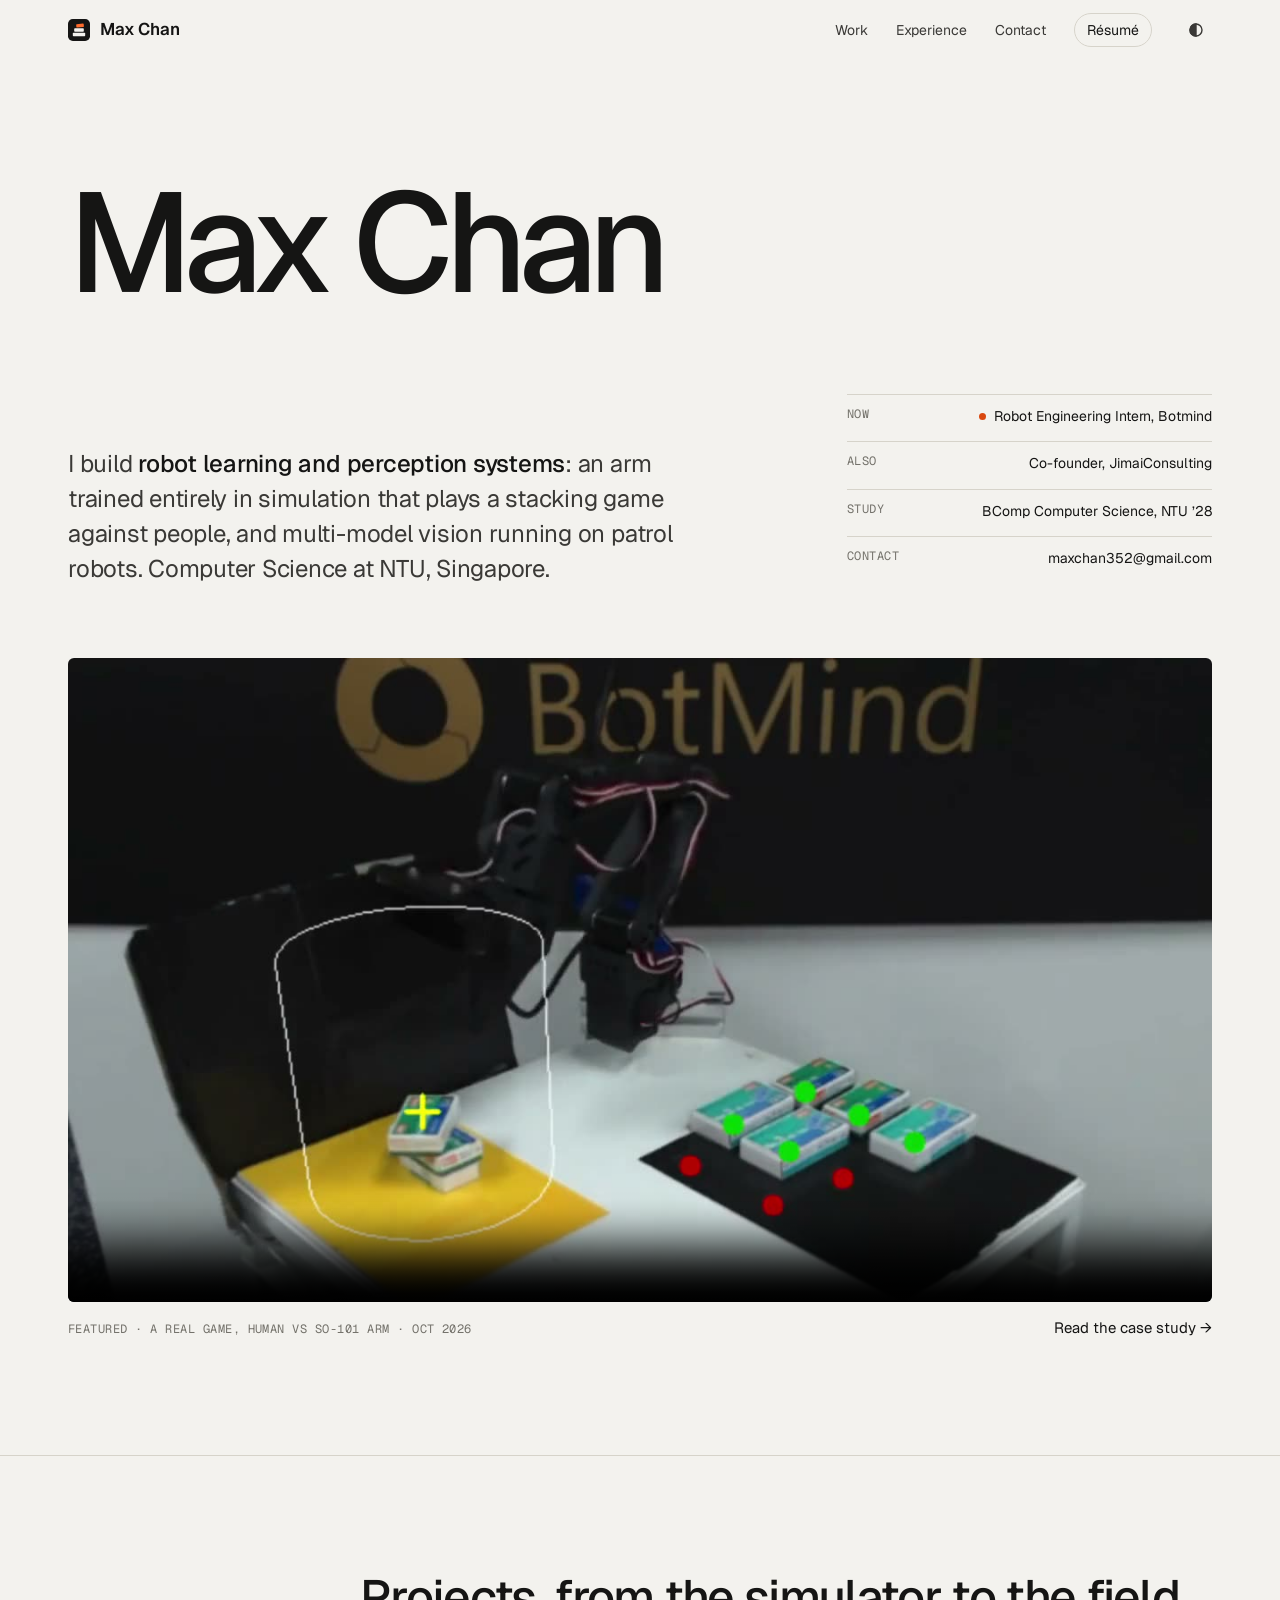
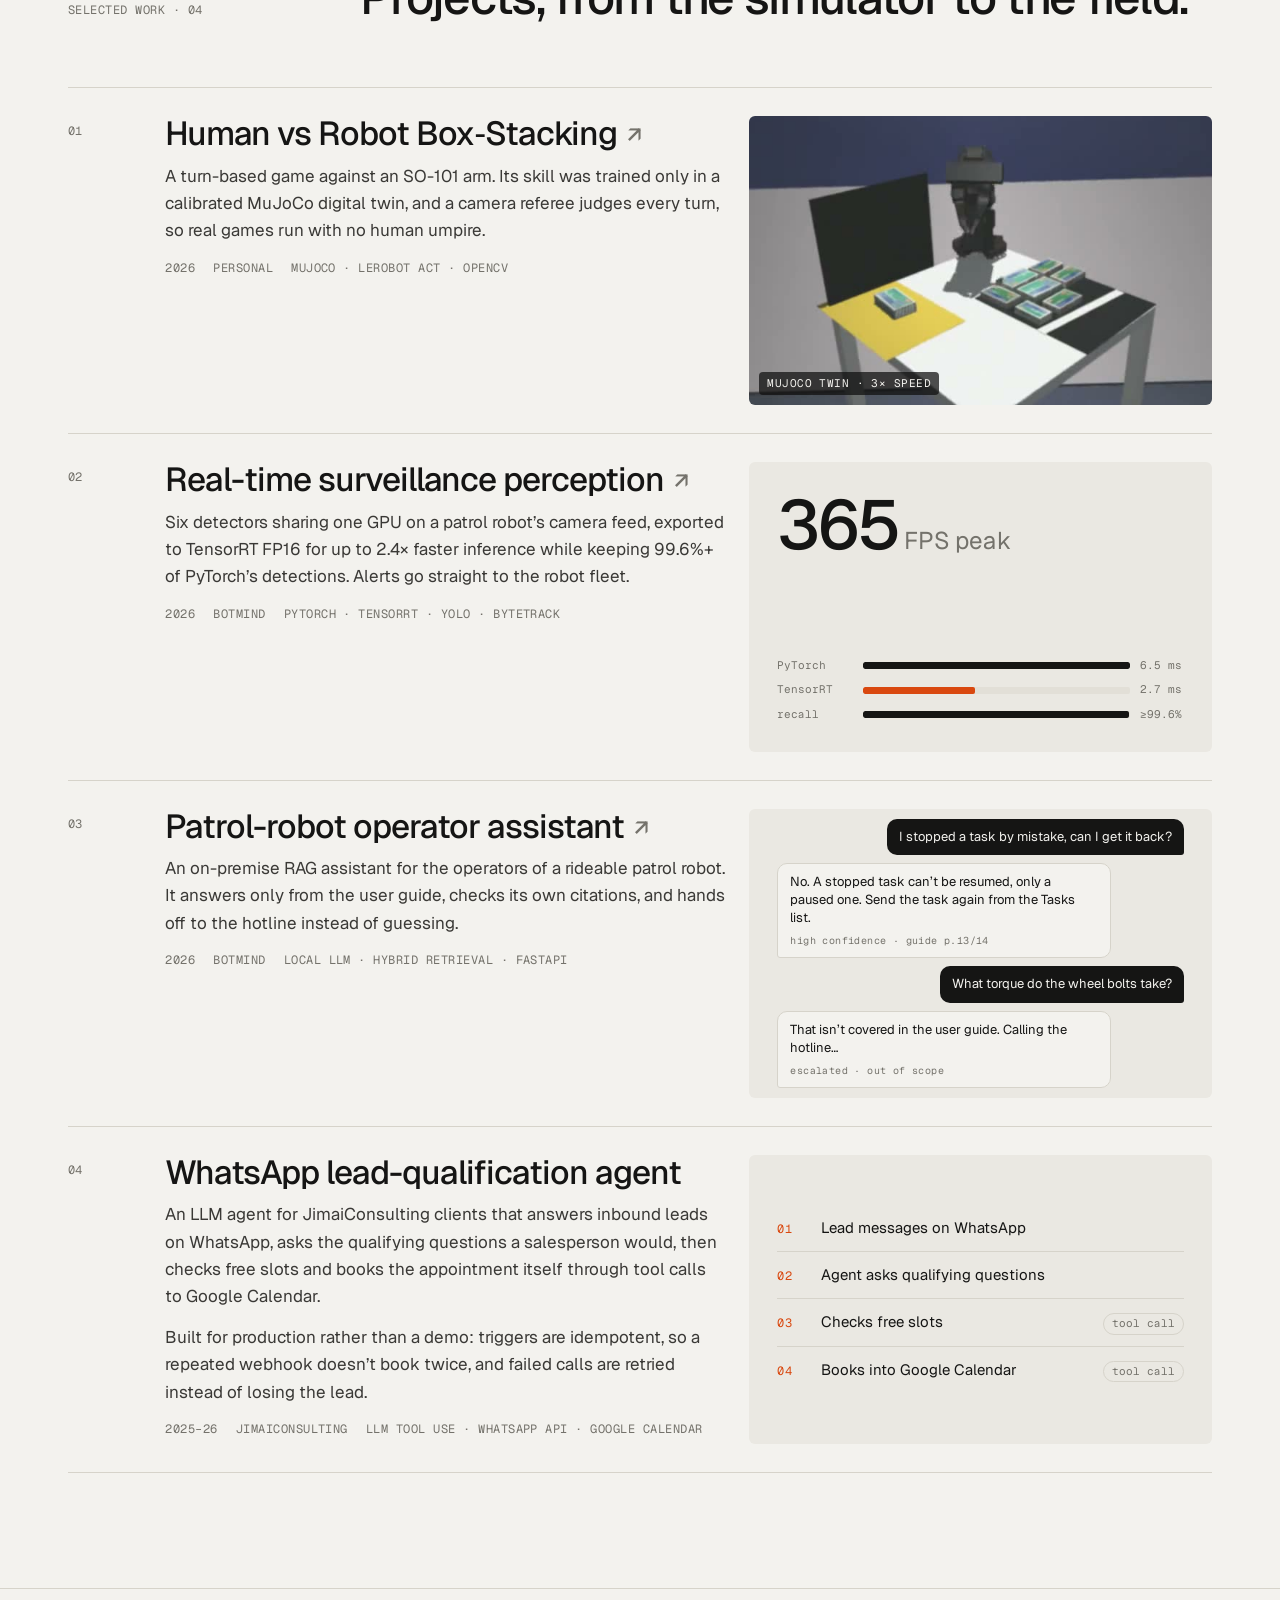
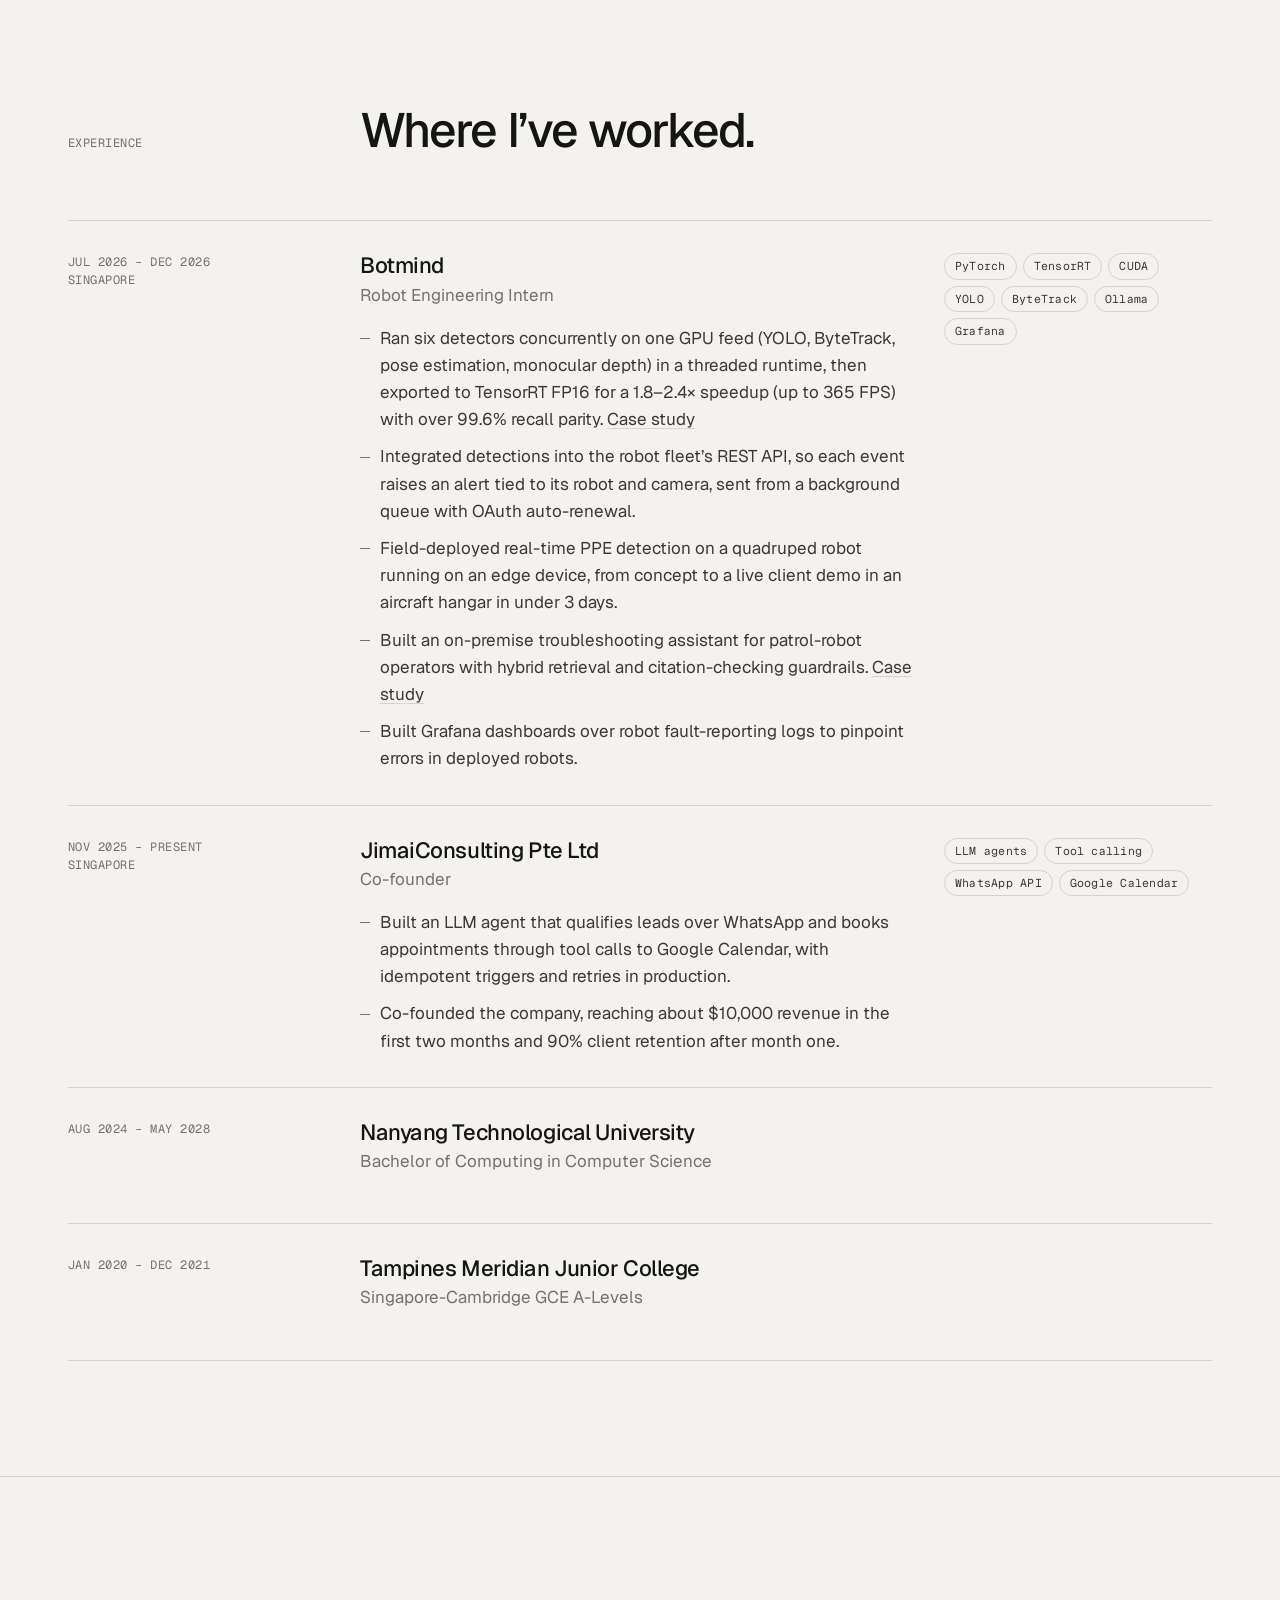
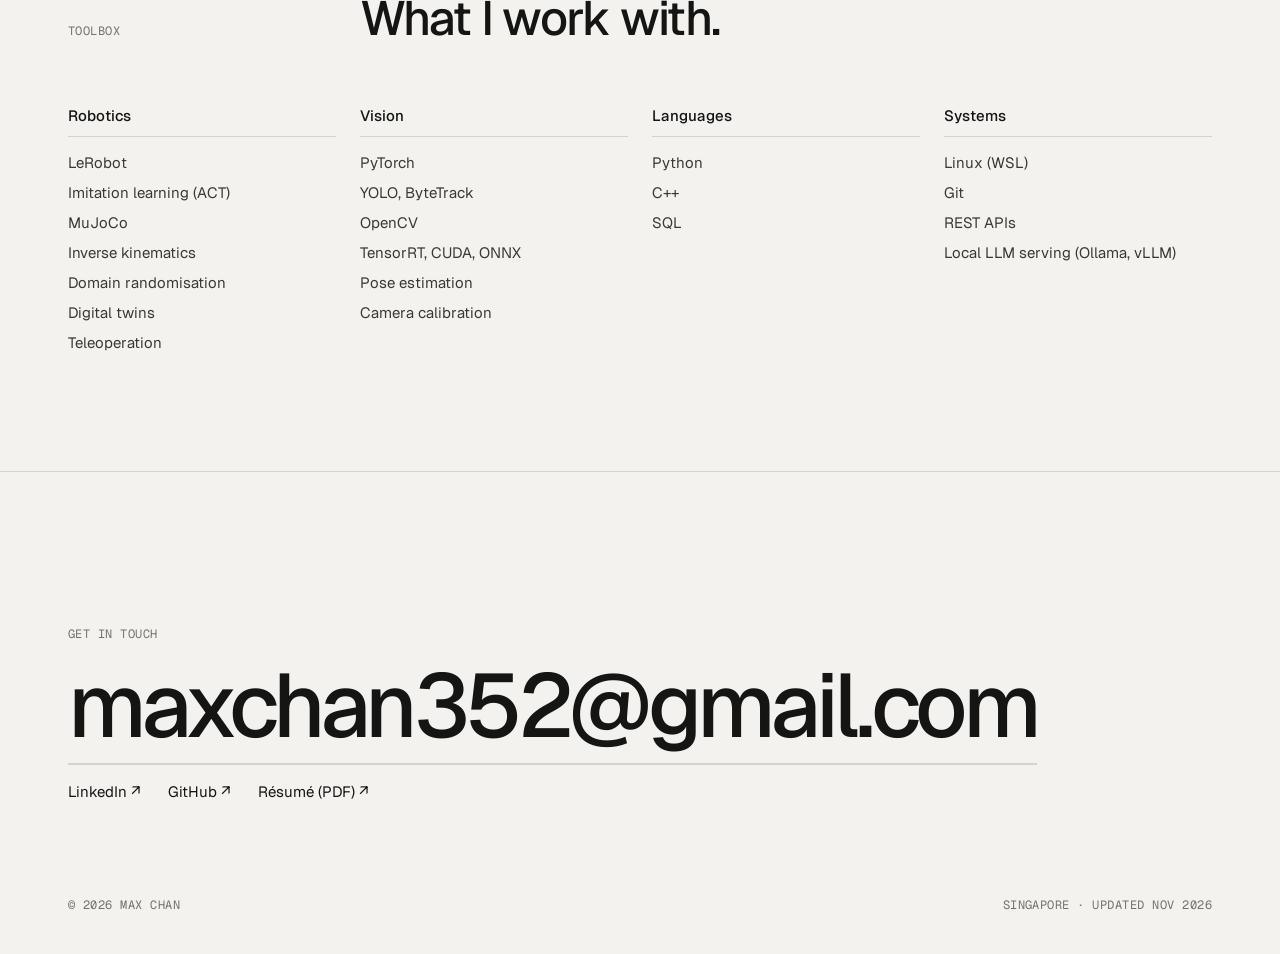
==== index.html @ 88ac438a "Portfolio site Co-Authored-By: Claude Opus 5.5 <noreply@anthropic.com>" ====
<!doctype html>
<html lang="en" class="no-js">
<head>
  <meta charset="utf-8">
  <meta name="viewport" content="width=device-width, initial-scale=1">
  <title>Max Chan · Robotics & Perception</title>
  <meta name="description" content="Max Chan builds robot learning and perception systems: a sim-trained SO-101 arm that plays a stacking game against people, and real-time multi-model vision for patrol robots.">
  <meta property="og:title" content="Max Chan · Robotics & Perception">
  <meta property="og:description" content="Sim-to-real robot learning, real-time perception and applied LLM systems.">
  <meta property="og:image" content="assets/media/so101/sim-carry.jpg">
  <link rel="icon" href="assets/favicon.svg" type="image/svg+xml">
  <link rel="preconnect" href="https://fonts.googleapis.com">
  <link rel="preconnect" href="https://fonts.gstatic.com" crossorigin>
  <link href="https://fonts.googleapis.com/css2?family=Geist:wght@300..700&family=Geist+Mono:wght@400;500&display=swap" rel="stylesheet">
  <link rel="stylesheet" href="assets/css/site.css">
  <script>try{var t=localStorage.getItem("theme");if(t)document.documentElement.dataset.theme=t}catch(e){}</script>
</head>
<body>
<a class="skip" href="#main">Skip to content</a>

<header class="site-header">
  <div class="wrap">
    <a class="brand" href="./" aria-label="Max Chan, home">
      <img class="brand-mark" src="assets/favicon.svg" alt="">
      Max Chan
    </a>
    <nav class="nav" aria-label="Primary">
      <a href="#work">Work</a>
      <a class="nav-hide" href="#experience">Experience</a>
      <a class="nav-hide" href="#contact">Contact</a>
      <a class="nav-cv" href="assets/Max_Chan_Resume.pdf">Résumé</a>
      <button class="theme-btn" type="button" aria-label="Toggle dark mode">
        <svg viewBox="0 0 16 16" fill="none" stroke="currentColor" stroke-width="1.4"><circle cx="8" cy="8" r="6"/><path d="M8 2a6 6 0 0 0 0 12z" fill="currentColor"/></svg>
      </button>
    </nav>
  </div>
</header>

<main id="main">

  <section class="hero">
    <div class="wrap hero-grid">
      <h1>Max Chan</h1>
      <p class="hero-lede">
        I build <strong>robot learning and perception systems</strong>: an arm trained entirely in
        simulation that plays a stacking game against people, and multi-model vision running on
        patrol robots. Computer Science at NTU, Singapore.
      </p>
      <dl class="hero-meta">
        <div><dt class="label">Now</dt><dd><span class="dot" aria-hidden="true"></span>Robot Engineering Intern, Botmind</dd></div>
        <div><dt class="label">Also</dt><dd>Co-founder, JimaiConsulting</dd></div>
        <div><dt class="label">Study</dt><dd>BComp Computer Science, NTU ’28</dd></div>
        <div><dt class="label">Contact</dt><dd><a href="mailto:maxchan352@gmail.com">maxchan352@gmail.com</a></dd></div>
      </dl>
    </div>
  </section>

  <section class="feature" aria-label="Featured project">
    <div class="wrap reveal">
      <div class="feature-frame">
        <video data-autoplay muted loop playsinline preload="metadata"
               poster="assets/media/so101/real-game-wide.jpg"
               aria-label="Real game: a person and an SO-101 robot arm take turns stacking staple boxes">
          <source src="assets/media/so101/real-game-wide.mp4" type="video/mp4">
        </video>
      </div>
      <div class="feature-bar">
        <p class="label" style="margin:0">Featured · A real game, human vs SO-101 arm · Oct 2026</p>
        <a href="work/so101-stacking-game.html">Read the case study <span>→</span></a>
      </div>
    </div>
  </section>

  <section class="section" id="work">
    <div class="wrap">
      <div class="section-head">
        <p class="label">Selected work · 04</p>
        <h2>Projects, from the simulator to the field.</h2>
      </div>

      <ol class="work-list">
        <li class="work-item reveal">
          <a class="work-link" href="work/so101-stacking-game.html">
            <span class="work-idx mono">01</span>
            <div class="work-body">
              <h3>Human vs Robot Box&#8209;Stacking <span class="arrow">↗</span></h3>
              <p>A turn-based game against an SO-101 arm. Its skill was trained only in a calibrated
                MuJoCo digital twin, and a camera referee judges every turn, so real games run with no human umpire.</p>
              <div class="work-meta mono"><span>2026</span><span>Personal</span><span>MuJoCo · LeRobot ACT · OpenCV</span></div>
            </div>
            <div class="work-thumb">
              <div class="thumb">
                <video data-hover muted loop playsinline preload="none" poster="assets/media/so101/sim-game.jpg" aria-hidden="true">
                  <source src="assets/media/so101/sim-game.mp4" type="video/mp4">
                </video>
                <span class="thumb-tag">MuJoCo twin · 3× speed</span>
              </div>
            </div>
          </a>
        </li>

        <li class="work-item reveal">
          <a class="work-link" href="work/airport-perception.html">
            <span class="work-idx mono">02</span>
            <div class="work-body">
              <h3>Real-time surveillance perception <span class="arrow">↗</span></h3>
              <p>Six detectors sharing one GPU on a patrol robot’s camera feed, exported to TensorRT FP16
                for up to 2.4× faster inference while keeping 99.6%+ of PyTorch’s detections. Alerts go straight to the robot fleet.</p>
              <div class="work-meta mono"><span>2026</span><span>Botmind</span><span>PyTorch · TensorRT · YOLO · ByteTrack</span></div>
            </div>
            <div class="work-thumb">
              <div class="thumb">
                <div class="thumb-data">
                  <div class="big">365<small>FPS peak</small></div>
                  <div class="bars" aria-label="Model latency, PyTorch versus TensorRT">
                    <div class="row"><span>PyTorch</span><span class="track"><span class="fill" style="width:100%"></span></span><span>6.5 ms</span></div>
                    <div class="row"><span>TensorRT</span><span class="track"><span class="fill accent" style="width:42%"></span></span><span>2.7 ms</span></div>
                    <div class="row"><span>recall</span><span class="track"><span class="fill" style="width:99.6%"></span></span><span>≥99.6%</span></div>
                  </div>
                </div>
              </div>
            </div>
          </a>
        </li>

        <li class="work-item reveal">
          <a class="work-link" href="work/gibson-assistant.html">
            <span class="work-idx mono">03</span>
            <div class="work-body">
              <h3>Patrol-robot operator assistant <span class="arrow">↗</span></h3>
              <p>An on-premise RAG assistant for the operators of a rideable patrol robot. It answers only from the
                user guide, checks its own citations, and hands off to the hotline instead of guessing.</p>
              <div class="work-meta mono"><span>2026</span><span>Botmind</span><span>Local LLM · Hybrid retrieval · FastAPI</span></div>
            </div>
            <div class="work-thumb">
              <div class="thumb">
                <div class="chat-mini" aria-hidden="true">
                  <div class="b q">I stopped a task by mistake, can I get it back?</div>
                  <div class="b a">No. A stopped task can’t be resumed, only a paused one. Send the task again from the Tasks list.
                    <span class="mono">high confidence · guide p.13/14</span></div>
                  <div class="b q">What torque do the wheel bolts take?</div>
                  <div class="b a">That isn’t covered in the user guide. Calling the hotline…<span class="mono">escalated · out of scope</span></div>
                </div>
              </div>
            </div>
          </a>
        </li>

        <li class="work-item reveal">
          <div class="work-link">
            <span class="work-idx mono">04</span>
            <div class="work-body">
              <h3>WhatsApp lead-qualification agent</h3>
              <p>An LLM agent for JimaiConsulting clients that answers inbound leads on WhatsApp, asks the
                qualifying questions a salesperson would, then checks free slots and books the appointment itself
                through tool calls to Google Calendar.</p>
              <p>Built for production rather than a demo: triggers are idempotent, so a repeated webhook doesn’t
                book twice, and failed calls are retried instead of losing the lead.</p>
              <div class="work-meta mono"><span>2025–26</span><span>JimaiConsulting</span><span>LLM tool use · WhatsApp API · Google Calendar</span></div>
            </div>
            <div class="work-thumb">
              <div class="thumb">
                <ol class="flow-mini" aria-label="How the agent works">
                  <li><span class="mono">01</span>Lead messages on WhatsApp</li>
                  <li><span class="mono">02</span>Agent asks qualifying questions</li>
                  <li><span class="mono">03</span>Checks free slots<em>tool call</em></li>
                  <li><span class="mono">04</span>Books into Google Calendar<em>tool call</em></li>
                </ol>
              </div>
            </div>
          </div>
        </li>
      </ol>
    </div>
  </section>

  <section class="section" id="experience">
    <div class="wrap">
      <div class="section-head">
        <p class="label">Experience</p>
        <h2>Where I’ve worked.</h2>
      </div>

      <div class="xp">
        <article class="xp-row reveal">
          <p class="xp-when mono">Jul 2026 – Dec 2026<br>Singapore</p>
          <div class="xp-what">
            <h3>Botmind</h3>
            <p class="role">Robot Engineering Intern</p>
            <ul>
              <li>Ran six detectors concurrently on one GPU feed (YOLO, ByteTrack, pose estimation, monocular depth) in a threaded runtime, then exported to TensorRT FP16 for a 1.8–2.4× speedup (up to 365 FPS) with over 99.6% recall parity. <a href="work/airport-perception.html">Case study</a></li>
              <li>Integrated detections into the robot fleet’s REST API, so each event raises an alert tied to its robot and camera, sent from a background queue with OAuth auto-renewal.</li>
              <li>Field-deployed real-time PPE detection on a quadruped robot running on an edge device, from concept to a live client demo in an aircraft hangar in under 3 days.</li>
              <li>Built an on-premise troubleshooting assistant for patrol-robot operators with hybrid retrieval and citation-checking guardrails. <a href="work/gibson-assistant.html">Case study</a></li>
              <li>Built Grafana dashboards over robot fault-reporting logs to pinpoint errors in deployed robots.</li>
            </ul>
          </div>
          <div class="xp-side">
            <span class="chip">PyTorch</span><span class="chip">TensorRT</span><span class="chip">CUDA</span><span class="chip">YOLO</span><span class="chip">ByteTrack</span><span class="chip">Ollama</span><span class="chip">Grafana</span>
          </div>
        </article>

        <article class="xp-row reveal">
          <p class="xp-when mono">Nov 2025 – Present<br>Singapore</p>
          <div class="xp-what">
            <h3>JimaiConsulting Pte Ltd</h3>
            <p class="role">Co-founder</p>
            <ul>
              <li>Built an LLM agent that qualifies leads over WhatsApp and books appointments through tool calls to Google Calendar, with idempotent triggers and retries in production.</li>
              <li>Co-founded the company, reaching about $10,000 revenue in the first two months and 90% client retention after month one.</li>
            </ul>
          </div>
          <div class="xp-side">
            <span class="chip">LLM agents</span><span class="chip">Tool calling</span><span class="chip">WhatsApp API</span><span class="chip">Google Calendar</span>
          </div>
        </article>

        <article class="xp-row reveal">
          <p class="xp-when mono">Aug 2024 – May 2028</p>
          <div class="xp-what">
            <h3>Nanyang Technological University</h3>
            <p class="role">Bachelor of Computing in Computer Science</p>
          </div>
          <div class="xp-side"></div>
        </article>

        <article class="xp-row reveal">
          <p class="xp-when mono">Jan 2020 – Dec 2021</p>
          <div class="xp-what">
            <h3>Tampines Meridian Junior College</h3>
            <p class="role">Singapore-Cambridge GCE A-Levels</p>
          </div>
          <div class="xp-side"></div>
        </article>
      </div>
    </div>
  </section>

  <section class="section" id="skills">
    <div class="wrap">
      <div class="section-head">
        <p class="label">Toolbox</p>
        <h2>What I work with.</h2>
      </div>
      <div class="skills reveal">
        <div>
          <h3>Robotics</h3>
          <ul><li>LeRobot</li><li>Imitation learning (ACT)</li><li>MuJoCo</li><li>Inverse kinematics</li><li>Domain randomisation</li><li>Digital twins</li><li>Teleoperation</li></ul>
        </div>
        <div>
          <h3>Vision</h3>
          <ul><li>PyTorch</li><li>YOLO, ByteTrack</li><li>OpenCV</li><li>TensorRT, CUDA, ONNX</li><li>Pose estimation</li><li>Camera calibration</li></ul>
        </div>
        <div>
          <h3>Languages</h3>
          <ul><li>Python</li><li>C++</li><li>SQL</li></ul>
        </div>
        <div>
          <h3>Systems</h3>
          <ul><li>Linux (WSL)</li><li>Git</li><li>REST APIs</li><li>Local LLM serving (Ollama, vLLM)</li></ul>
        </div>
      </div>
    </div>
  </section>

  <section class="contact" id="contact">
    <div class="wrap">
      <p class="label" style="margin-bottom:20px">Get in touch</p>
      <h2><a href="mailto:maxchan352@gmail.com">maxchan352@gmail.com</a></h2>
      <div class="contact-links">
        <a href="https://www.linkedin.com/in/maxchan123">LinkedIn ↗</a>
        <a href="https://github.com/ka1dus">GitHub ↗</a>
        <a href="assets/Max_Chan_Resume.pdf">Résumé (PDF) ↗</a>
      </div>
    </div>
  </section>
</main>

<footer class="site-footer">
  <div class="wrap mono">
    <span>© 2026 Max Chan</span>
    <span>Singapore · Updated Nov 2026</span>
  </div>
</footer>

<script src="assets/js/site.js" defer></script>
</body>
</html>
---- assets/css/site.css ----
/* ---------------------------------------------------------------
   Max Chan: portfolio
   One stylesheet. Tokens first, then layout, then components.
---------------------------------------------------------------- */

:root {
  --bg: #f3f2ee;
  --surface: #eae8e2;
  --surface-2: #e2dfd7;
  --ink: #151514;
  --ink-2: #3a3936;
  --muted: #74726b;
  --rule: #d6d3ca;
  --accent: #d9480f;
  --accent-soft: rgba(217, 72, 15, 0.1);
  --maxw: 1240px;
  --gutter: clamp(16px, 4vw, 48px);
  --radius: 6px;
  --font: "Geist", ui-sans-serif, system-ui, -apple-system, "Segoe UI", sans-serif;
  --mono: "Geist Mono", ui-monospace, "SF Mono", Menlo, monospace;
  color-scheme: light;
}

@media (prefers-color-scheme: dark) {
  :root:not([data-theme="light"]) {
    --bg: #0f0f0e;
    --surface: #181816;
    --surface-2: #21201d;
    --ink: #eeede8;
    --ink-2: #c8c6bf;
    --muted: #8a8880;
    --rule: #2b2a27;
    --accent: #ff6b2c;
    --accent-soft: rgba(255, 107, 44, 0.12);
    color-scheme: dark;
  }
}
:root[data-theme="dark"] {
  --bg: #0f0f0e;
  --surface: #181816;
  --surface-2: #21201d;
  --ink: #eeede8;
  --ink-2: #c8c6bf;
  --muted: #8a8880;
  --rule: #2b2a27;
  --accent: #ff6b2c;
  --accent-soft: rgba(255, 107, 44, 0.12);
  color-scheme: dark;
}

*, *::before, *::after { box-sizing: border-box; }
html { -webkit-text-size-adjust: 100%; scroll-behavior: smooth; }
@media (prefers-reduced-motion: reduce) { html { scroll-behavior: auto; } }

body {
  margin: 0;
  background: var(--bg);
  color: var(--ink);
  font-family: var(--font);
  font-size: 17px;
  line-height: 1.6;
  font-feature-settings: "ss01", "cv11";
  -webkit-font-smoothing: antialiased;
  overflow-x: hidden;
}

img, video, svg { display: block; max-width: 100%; }
a { color: inherit; }
p { margin: 0 0 1em; }
h1, h2, h3, h4 { margin: 0; font-weight: 500; letter-spacing: -0.02em; line-height: 1.1; }
::selection { background: var(--accent); color: #fff; }

:focus-visible { outline: 2px solid var(--accent); outline-offset: 3px; border-radius: 2px; }

.wrap { max-width: var(--maxw); margin: 0 auto; padding: 0 var(--gutter); }

.mono, .label {
  font-family: var(--mono);
  font-size: 12px;
  letter-spacing: 0.04em;
  text-transform: uppercase;
  color: var(--muted);
  line-height: 1.5;
}

.skip { position: absolute; left: -9999px; }
.skip:focus { left: 16px; top: 16px; z-index: 100; background: var(--ink); color: var(--bg); padding: 8px 12px; }

/* ---------- header ---------- */

.site-header {
  position: sticky; top: 0; z-index: 20;
  background: color-mix(in srgb, var(--bg) 88%, transparent);
  backdrop-filter: saturate(1.2) blur(10px);
  -webkit-backdrop-filter: saturate(1.2) blur(10px);
  border-bottom: 1px solid transparent;
  transition: border-color .2s;
}
.site-header.scrolled { border-bottom-color: var(--rule); }
.site-header .wrap { display: flex; align-items: center; justify-content: space-between; height: 60px; gap: 16px; }
.brand { text-decoration: none; font-weight: 600; letter-spacing: -0.01em; display: flex; align-items: center; gap: 10px; }
.brand-mark { width: 22px; height: 22px; }
.nav { display: flex; align-items: center; gap: 28px; }
.nav a { text-decoration: none; font-size: 14px; color: var(--ink-2); }
.nav a:hover { color: var(--ink); }
.nav .nav-cv { border: 1px solid var(--rule); padding: 5px 12px; border-radius: 999px; color: var(--ink); }
.nav .nav-cv:hover { border-color: var(--ink); }
.theme-btn {
  appearance: none; border: 0; background: none; color: var(--ink-2); cursor: pointer;
  width: 32px; height: 32px; display: grid; place-items: center; border-radius: 50%;
}
.theme-btn:hover { background: var(--surface); color: var(--ink); }
.theme-btn svg { width: 16px; height: 16px; }
@media (max-width: 720px) {
  .nav .nav-hide { display: none; }
  .nav { gap: 16px; }
}

/* ---------- hero ---------- */

.hero { padding: clamp(56px, 10vw, 120px) 0 clamp(40px, 6vw, 72px); }
.hero-grid { display: grid; grid-template-columns: repeat(12, 1fr); gap: 24px; align-items: end; }
.hero h1 {
  grid-column: 1 / -1;
  font-size: clamp(56px, 11vw, 148px);
  font-weight: 500;
  letter-spacing: -0.055em;
  line-height: 0.88;
  margin-bottom: clamp(28px, 4vw, 48px);
}
.hero-lede { grid-column: 1 / span 7; font-size: clamp(19px, 1.9vw, 24px); line-height: 1.45; color: var(--ink-2); margin: 0; letter-spacing: -0.01em; }
.hero-lede strong { color: var(--ink); font-weight: 500; }
.hero-meta { grid-column: 9 / -1; display: grid; gap: 14px; }
.hero-meta div { border-top: 1px solid var(--rule); padding-top: 10px; display: flex; justify-content: space-between; gap: 12px; font-size: 14px; }
.hero-meta dt { margin: 0; }
.hero-meta dd { margin: 0; text-align: right; }
.hero-meta a { text-decoration: none; }
.hero-meta a:hover { color: var(--accent); }
.dot { display: inline-block; width: 7px; height: 7px; border-radius: 50%; background: var(--accent); margin-right: 8px; vertical-align: 1px; }
@media (max-width: 860px) {
  .hero-lede, .hero-meta { grid-column: 1 / -1; }
}

/* ---------- featured media ---------- */

.feature { padding-bottom: clamp(64px, 9vw, 120px); }
.feature-frame {
  position: relative; overflow: hidden; border-radius: var(--radius);
  background: #0b0b0a; aspect-ratio: 16 / 9;
}
.feature-frame video { width: 100%; height: 100%; object-fit: cover; }
.feature-bar {
  display: grid; grid-template-columns: 1fr auto; gap: 16px; align-items: baseline;
  padding-top: 14px;
}
.feature-bar a { font-size: 15px; text-decoration: none; color: var(--ink); white-space: nowrap; }
.feature-bar a:hover { color: var(--accent); }
.feature-bar a span { display: inline-block; transition: transform .2s; }
.feature-bar a:hover span { transform: translateX(3px); }

/* ---------- section heads ---------- */

.section { padding: clamp(64px, 9vw, 120px) 0; border-top: 1px solid var(--rule); }
.section-head { display: grid; grid-template-columns: repeat(12, 1fr); gap: 24px; margin-bottom: clamp(32px, 5vw, 56px); align-items: baseline; }
.section-head .label { grid-column: 1 / span 3; }
.section-head h2 { grid-column: 4 / -1; font-size: clamp(30px, 4vw, 48px); letter-spacing: -0.035em; }
@media (max-width: 860px) {
  .section-head .label, .section-head h2 { grid-column: 1 / -1; }
  .section-head { gap: 10px; }
}

/* ---------- work list ---------- */

.work-list { list-style: none; margin: 0; padding: 0; border-top: 1px solid var(--rule); }
.work-item { border-bottom: 1px solid var(--rule); }
.work-link {
  display: grid; grid-template-columns: repeat(12, 1fr); gap: 24px;
  padding: 28px 0; text-decoration: none; color: inherit; align-items: start;
}
.work-idx { grid-column: 1 / span 1; padding-top: 6px; }
.work-body { grid-column: 2 / span 6; }
.work-body h3 { font-size: clamp(24px, 2.6vw, 34px); letter-spacing: -0.03em; margin-bottom: 10px; display: flex; align-items: baseline; gap: 10px; }
.work-body h3 .arrow { font-size: .7em; color: var(--muted); transition: transform .2s, color .2s; }
.work-link[href]:hover h3 .arrow { transform: translate(3px, -3px); color: var(--accent); }
.work-body p { color: var(--ink-2); margin-bottom: 14px; max-width: 52ch; }
.work-meta { display: flex; gap: 8px 18px; flex-wrap: wrap; }
.work-thumb { grid-column: 8 / -1; }
.thumb {
  position: relative; aspect-ratio: 16 / 10; border-radius: var(--radius); overflow: hidden;
  background: var(--surface);
}
.thumb video, .thumb img { width: 100%; height: 100%; object-fit: cover; transition: transform .6s cubic-bezier(.2,.7,.2,1); }
.work-link[href]:hover .thumb video, .work-link[href]:hover .thumb img { transform: scale(1.025); }
.thumb-tag {
  position: absolute; left: 10px; bottom: 10px; z-index: 2;
  background: rgba(15, 15, 14, .72); color: #f3f2ee; padding: 3px 8px; border-radius: 4px;
  font-family: var(--mono); font-size: 11px; letter-spacing: .04em; text-transform: uppercase;
}
@media (max-width: 860px) {
  .work-link { grid-template-columns: 1fr; gap: 14px; }
  .work-idx, .work-body, .work-thumb { grid-column: 1 / -1; }
  .work-thumb { order: -1; }
  .work-idx { display: none; }
}

/* data-driven thumbnails for work without footage yet */
.thumb-data { display: grid; padding: clamp(16px, 2.4vw, 28px); align-content: space-between; height: 100%; }
.thumb-data .big { font-size: clamp(40px, 5.4vw, 72px); font-weight: 500; letter-spacing: -0.05em; line-height: 1; }
.thumb-data .big small { font-size: .35em; letter-spacing: 0; color: var(--muted); margin-left: 6px; font-weight: 400; }
.bars { display: grid; gap: 7px; }
.bars .row { display: grid; grid-template-columns: 76px 1fr 44px; gap: 10px; align-items: center; font-family: var(--mono); font-size: 11px; color: var(--muted); }
.bars .track { height: 7px; background: var(--surface-2); border-radius: 2px; position: relative; overflow: hidden; }
.bars .fill { position: absolute; inset: 0 auto 0 0; background: var(--ink); border-radius: 2px; }
.bars .fill.accent { background: var(--accent); }

.chat-mini { display: grid; gap: 8px; padding: clamp(16px, 2.4vw, 28px); align-content: center; height: 100%; }
.chat-mini .b { max-width: 82%; padding: 9px 12px; border-radius: 10px; font-size: 13px; line-height: 1.4; }
.chat-mini .q { justify-self: end; background: var(--ink); color: var(--bg); border-bottom-right-radius: 3px; }
.chat-mini .a { background: var(--bg); border: 1px solid var(--rule); border-bottom-left-radius: 3px; }
.chat-mini .a .mono { display: block; margin-top: 6px; font-size: 10px; text-transform: none; }

/* step list thumbnail */
.flow-mini { list-style: none; margin: 0; padding: clamp(16px, 2.4vw, 28px); height: 100%; display: grid; align-content: center; gap: 0; }
.flow-mini li { display: grid; grid-template-columns: 36px 1fr auto; align-items: baseline; gap: 8px; padding: 11px 0; border-bottom: 1px solid var(--rule); font-size: 15px; }
.flow-mini li:last-child { border-bottom: 0; }
.flow-mini .mono { color: var(--accent); }
.flow-mini em { font-style: normal; font-family: var(--mono); font-size: 11px; color: var(--muted); border: 1px solid var(--rule); border-radius: 999px; padding: 1px 8px; }

/* ---------- experience ---------- */

.xp { border-top: 1px solid var(--rule); }
.xp-row { display: grid; grid-template-columns: repeat(12, 1fr); gap: 24px; padding: 32px 0; border-bottom: 1px solid var(--rule); }
.xp-when { grid-column: 1 / span 3; }
.xp-what { grid-column: 4 / span 6; }
.xp-what h3 { font-size: 22px; letter-spacing: -0.02em; margin-bottom: 4px; }
.xp-what .role { color: var(--muted); margin-bottom: 16px; }
.xp-what ul { margin: 0; padding: 0; list-style: none; display: grid; gap: 10px; }
.xp-what li { position: relative; padding-left: 20px; color: var(--ink-2); }
.xp-what li::before { content: ""; position: absolute; left: 0; top: .78em; width: 10px; height: 1px; background: var(--muted); }
.xp-what li a { text-decoration-color: var(--rule); text-underline-offset: 3px; }
.xp-what li a:hover { text-decoration-color: var(--accent); }
.xp-side { grid-column: 10 / -1; display: flex; flex-wrap: wrap; gap: 6px; align-content: start; }
@media (max-width: 860px) {
  .xp-row { grid-template-columns: 1fr; gap: 8px; }
  .xp-when, .xp-what, .xp-side { grid-column: 1 / -1; }
  .xp-side { margin-top: 12px; }
}

.chip {
  font-family: var(--mono); font-size: 11.5px; letter-spacing: .02em;
  border: 1px solid var(--rule); border-radius: 999px; padding: 3px 10px; color: var(--ink-2);
  white-space: nowrap;
}

/* ---------- skills ---------- */

.skills { display: grid; grid-template-columns: repeat(4, 1fr); gap: 24px; }
.skills h3 { font-size: 15px; font-weight: 500; letter-spacing: 0; padding-bottom: 12px; border-bottom: 1px solid var(--rule); margin-bottom: 14px; }
.skills ul { list-style: none; margin: 0; padding: 0; display: grid; gap: 6px; color: var(--ink-2); font-size: 15px; }
@media (max-width: 860px) { .skills { grid-template-columns: repeat(2, 1fr); gap: 32px 20px; } }

/* ---------- contact / footer ---------- */

.contact { padding: clamp(80px, 12vw, 160px) 0 clamp(40px, 6vw, 64px); border-top: 1px solid var(--rule); }
.contact h2 { font-size: clamp(40px, 7vw, 96px); letter-spacing: -0.05em; line-height: .95; margin-bottom: 32px; }
.contact h2 a { text-decoration: none; border-bottom: 2px solid var(--rule); transition: border-color .2s, color .2s; overflow-wrap: anywhere; }
.contact h2 a:hover { border-color: var(--accent); color: var(--accent); }
.contact-links { display: flex; flex-wrap: wrap; gap: 12px 28px; }
.contact-links a { text-decoration: none; font-size: 15px; }
.contact-links a:hover { color: var(--accent); }
.site-footer { padding: 28px 0 40px; }
.site-footer .wrap { display: flex; justify-content: space-between; gap: 16px; flex-wrap: wrap; }

/* ---------- case study ---------- */

.cs-head { padding: clamp(40px, 7vw, 88px) 0 clamp(32px, 5vw, 56px); }
.back { text-decoration: none; display: inline-flex; gap: 8px; margin-bottom: clamp(28px, 5vw, 56px); }
.back:hover { color: var(--accent); }
.cs-head h1 { font-size: clamp(42px, 7.4vw, 104px); letter-spacing: -0.05em; line-height: .92; max-width: 14ch; margin-bottom: clamp(24px, 3vw, 36px); }
.cs-intro { display: grid; grid-template-columns: repeat(12, 1fr); gap: 24px; }
.cs-intro .lede { grid-column: 1 / span 7; font-size: clamp(19px, 1.8vw, 23px); line-height: 1.45; color: var(--ink-2); letter-spacing: -0.01em; margin: 0; }
.cs-facts { grid-column: 9 / -1; margin: 0; display: grid; gap: 0; }
.cs-facts div { display: grid; grid-template-columns: 96px 1fr; gap: 12px; padding: 10px 0; border-top: 1px solid var(--rule); font-size: 14px; }
.cs-facts dt { margin: 0; }
.cs-facts dd { margin: 0; color: var(--ink-2); }
.cs-facts a { text-underline-offset: 3px; text-decoration-color: var(--rule); }
.cs-facts a:hover { color: var(--accent); text-decoration-color: var(--accent); }
@media (max-width: 860px) { .cs-intro .lede, .cs-facts { grid-column: 1 / -1; } }

.stats { display: grid; grid-template-columns: repeat(4, 1fr); border-top: 1px solid var(--rule); border-bottom: 1px solid var(--rule); margin: clamp(32px, 5vw, 56px) 0 0; }
.stat { padding: 22px 20px 22px 0; }
.stat + .stat { padding-left: 20px; border-left: 1px solid var(--rule); }
.stat .n { font-size: clamp(32px, 4vw, 52px); letter-spacing: -0.045em; line-height: 1; font-weight: 500; margin-bottom: 8px; }
.stat .n em { font-style: normal; color: var(--accent); }
.stat .mono { text-transform: none; letter-spacing: 0; font-size: 12.5px; }
@media (max-width: 860px) {
  .stats { grid-template-columns: repeat(2, 1fr); }
  .stat:nth-child(3) { padding-left: 0; border-left: 0; }
  .stat:nth-child(n+3) { border-top: 1px solid var(--rule); }
}

.cs-hero { margin-top: clamp(32px, 5vw, 56px); }

.chapter { display: grid; grid-template-columns: repeat(12, 1fr); gap: 24px; padding: clamp(56px, 8vw, 104px) 0 0; }
.chapter-side { grid-column: 1 / span 3; }
.chapter-side .sticky { position: sticky; top: 84px; }
.chapter-side .num { font-family: var(--mono); font-size: 12px; color: var(--accent); display: block; margin-bottom: 6px; }
.chapter-side h2 { font-size: 22px; letter-spacing: -0.02em; line-height: 1.2; }
.chapter-body { grid-column: 4 / span 8; }
.chapter-body > p, .chapter-body > ul { max-width: 66ch; color: var(--ink-2); }
.chapter-body > p:first-child { font-size: 19px; color: var(--ink); line-height: 1.55; }
.chapter-body h3 { font-size: 17px; font-weight: 600; letter-spacing: -0.01em; margin: 32px 0 10px; }
.chapter-body ul { padding-left: 0; list-style: none; display: grid; gap: 8px; }
.chapter-body ul li { position: relative; padding-left: 20px; }
.chapter-body ul li::before { content: ""; position: absolute; left: 0; top: .8em; width: 10px; height: 1px; background: var(--muted); }
.chapter-body strong { color: var(--ink); font-weight: 500; }
.chapter-body code { font-family: var(--mono); font-size: .86em; background: var(--surface); padding: 1px 5px; border-radius: 3px; }
@media (max-width: 860px) {
  .chapter { grid-template-columns: 1fr; gap: 16px; }
  .chapter-side, .chapter-body { grid-column: 1 / -1; }
  .chapter-side .sticky { position: static; }
}

/* figures */
figure { margin: 32px 0; }
figure.wide { margin-left: 0; margin-right: 0; }
.fig-media { border-radius: var(--radius); overflow: hidden; background: var(--surface); }
.fig-media img, .fig-media video { width: 100%; height: auto; }
.fig-media.dark { background: #0b0b0a; }
figcaption { display: grid; grid-template-columns: auto 1fr; gap: 12px; padding-top: 10px; font-size: 13.5px; color: var(--muted); line-height: 1.5; }
figcaption .mono { font-size: 11.5px; padding-top: 2px; color: var(--ink-2); }
.fig-pair { display: grid; grid-template-columns: 1fr 1fr; gap: 12px; }
.fig-pair.tall { align-items: start; }
@media (max-width: 640px) { .fig-pair { grid-template-columns: 1fr; } }
.fig-media.zoomable { cursor: zoom-in; }

/* full-bleed band inside a case study */
.band { margin: clamp(56px, 8vw, 104px) 0 0; }

/* tables */
.table-wrap { overflow-x: auto; margin: 24px 0; border-top: 1px solid var(--ink); }
table { border-collapse: collapse; width: 100%; font-size: 14px; font-variant-numeric: tabular-nums; }
th, td { text-align: left; padding: 10px 14px 10px 0; border-bottom: 1px solid var(--rule); vertical-align: top; }
th { font-family: var(--mono); font-weight: 400; font-size: 11.5px; letter-spacing: .04em; text-transform: uppercase; color: var(--muted); }
td.num, th.num { text-align: right; }
td strong { font-weight: 600; }
tr.hl td { color: var(--ink); }
tr.hl td:first-child { box-shadow: inset 2px 0 0 var(--accent); padding-left: 10px; }

/* diagrams */
.diagram { background: var(--surface); border-radius: var(--radius); padding: clamp(16px, 3vw, 32px); }
.diagram svg { width: 100%; height: auto; }
.diagram .box { fill: var(--bg); stroke: var(--rule); }
.diagram .box-ink { fill: var(--ink); }
.diagram .box-accent { fill: var(--accent-soft); stroke: var(--accent); }
.diagram .t { fill: var(--ink); font-family: var(--font); font-size: 14px; }
.diagram .t-inv { fill: var(--bg); font-family: var(--font); font-size: 14px; }
.diagram .t-s { fill: var(--muted); font-family: var(--mono); font-size: 11px; }
.diagram .t-acc { fill: var(--accent); font-family: var(--mono); font-size: 11px; }
.diagram .ln { stroke: var(--muted); stroke-width: 1.2; fill: none; }
.diagram .ln-acc { stroke: var(--accent); stroke-width: 1.4; fill: none; }
.diagram .arrowhead { fill: var(--muted); }

/* bar chart */
.chart { display: grid; gap: 16px; }
.chart-legend { display: flex; gap: 20px; flex-wrap: wrap; }
.chart-legend span { display: inline-flex; align-items: center; gap: 8px; }
.chart-legend i { width: 10px; height: 10px; border-radius: 2px; display: inline-block; }
.chart-row { display: grid; grid-template-columns: minmax(120px, 190px) 1fr; gap: 16px; align-items: center; }
.chart-row .name { font-size: 14px; }
.chart-row .name .mono { display: block; text-transform: none; letter-spacing: 0; font-size: 11.5px; }
.chart-bars { display: grid; gap: 4px; }
.chart-bar { display: grid; grid-template-columns: 1fr 64px; gap: 10px; align-items: center; }
.chart-bar .track { height: 12px; position: relative; }
.chart-bar .fill { position: absolute; inset: 0 auto 0 0; border-radius: 2px; background: var(--muted); opacity: .45; }
.chart-bar.trt .fill { background: var(--accent); opacity: 1; }
.chart-bar .v { font-family: var(--mono); font-size: 12px; color: var(--ink-2); text-align: right; font-variant-numeric: tabular-nums; }
@media (max-width: 640px) { .chart-row { grid-template-columns: 1fr; gap: 6px; } }

/* callout */
.note {
  border-left: 2px solid var(--accent); padding: 4px 0 4px 18px; margin: 28px 0;
  color: var(--ink-2); max-width: 64ch;
}
.note .label { display: block; margin-bottom: 4px; color: var(--accent); }

/* transcript */
.transcript { display: grid; gap: 12px; background: var(--surface); padding: clamp(16px, 3vw, 28px); border-radius: var(--radius); }
.transcript .msg { max-width: 78%; padding: 12px 16px; border-radius: 12px; font-size: 15px; line-height: 1.5; }
.transcript .you { justify-self: end; background: var(--ink); color: var(--bg); border-bottom-right-radius: 4px; }
.transcript .bot { background: var(--bg); border: 1px solid var(--rule); border-bottom-left-radius: 4px; }
.transcript .bot .mono { display: block; margin-top: 8px; text-transform: none; letter-spacing: 0; font-size: 11.5px; }
.transcript .bot.esc { border-color: var(--accent); }
@media (max-width: 640px) { .transcript .msg { max-width: 92%; } }

/* next project */
.next { margin-top: clamp(80px, 12vw, 160px); border-top: 1px solid var(--rule); }
.next a { display: grid; grid-template-columns: 1fr auto; gap: 24px; align-items: end; padding: clamp(32px, 5vw, 56px) 0; text-decoration: none; }
.next h2 { font-size: clamp(32px, 5vw, 64px); letter-spacing: -0.045em; line-height: 1; margin-top: 10px; }
.next .arrow { font-size: clamp(32px, 5vw, 64px); line-height: 1; transition: transform .25s; }
.next a:hover .arrow { transform: translateX(8px); color: var(--accent); }

/* lightbox */
dialog.lightbox {
  border: 0; padding: 0; background: transparent; max-width: min(1400px, 94vw); max-height: 92vh;
}
dialog.lightbox::backdrop { background: rgba(10, 10, 9, .9); }
dialog.lightbox img { max-height: 88vh; width: auto; margin: auto; border-radius: 4px; }
dialog.lightbox p { color: #bbb; font-size: 13px; text-align: center; margin: 10px 0 0; }

/* reveal on scroll */
.reveal { opacity: 0; transform: translateY(14px); transition: opacity .7s ease, transform .7s cubic-bezier(.2,.7,.2,1); }
.reveal.in { opacity: 1; transform: none; }
@media (prefers-reduced-motion: reduce) { .reveal { opacity: 1; transform: none; transition: none; } }
.no-js .reveal { opacity: 1; transform: none; }

/* wide diagrams scroll sideways on phones instead of shrinking the text */
.diagram-scroll { overflow-x: auto; }
.diagram-scroll svg { min-width: 680px; }

/* keep tall screen recordings within one screen */
.cs-hero .fig-media video { max-height: 80vh; width: auto; margin: 0 auto; }

/* 12-column gaps alone overflow a phone screen: collapse to one column */
@media (max-width: 860px) {
  .hero-grid, .cs-intro, .section-head { grid-template-columns: minmax(0, 1fr); }
}
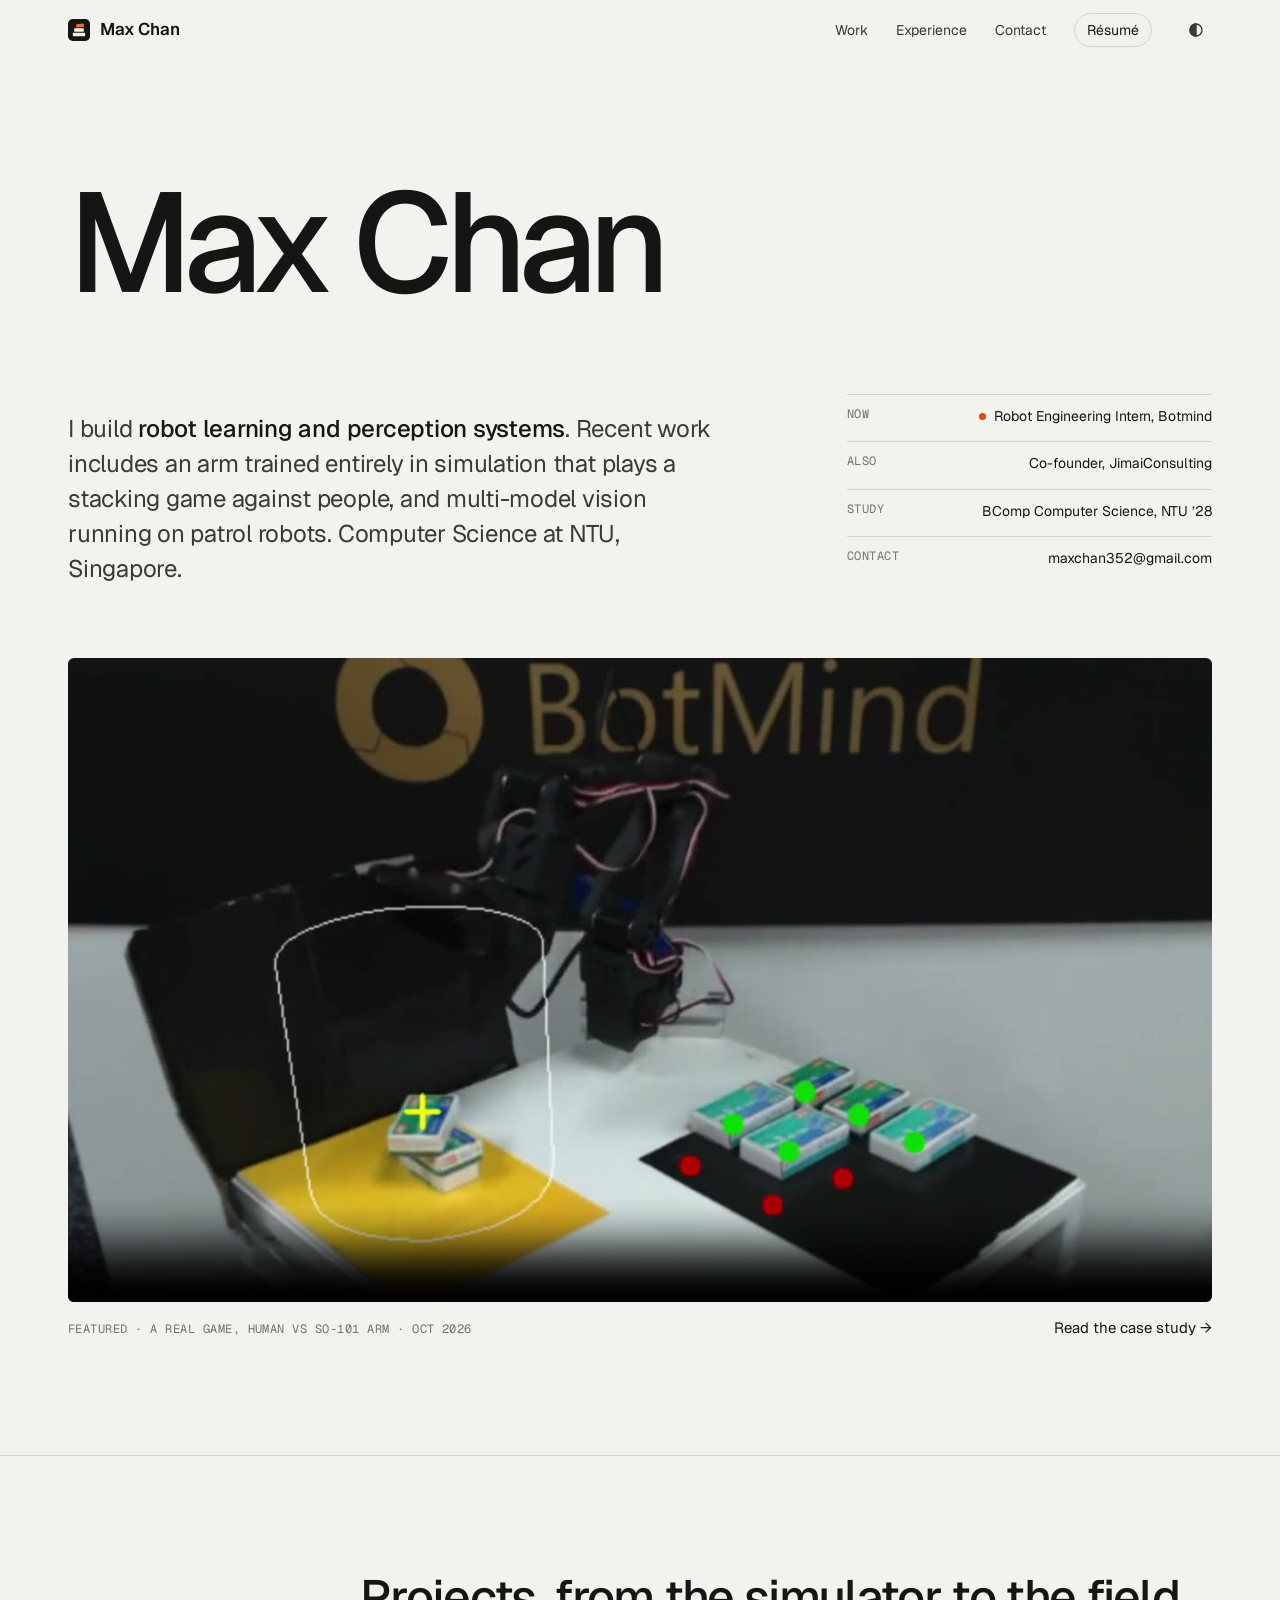
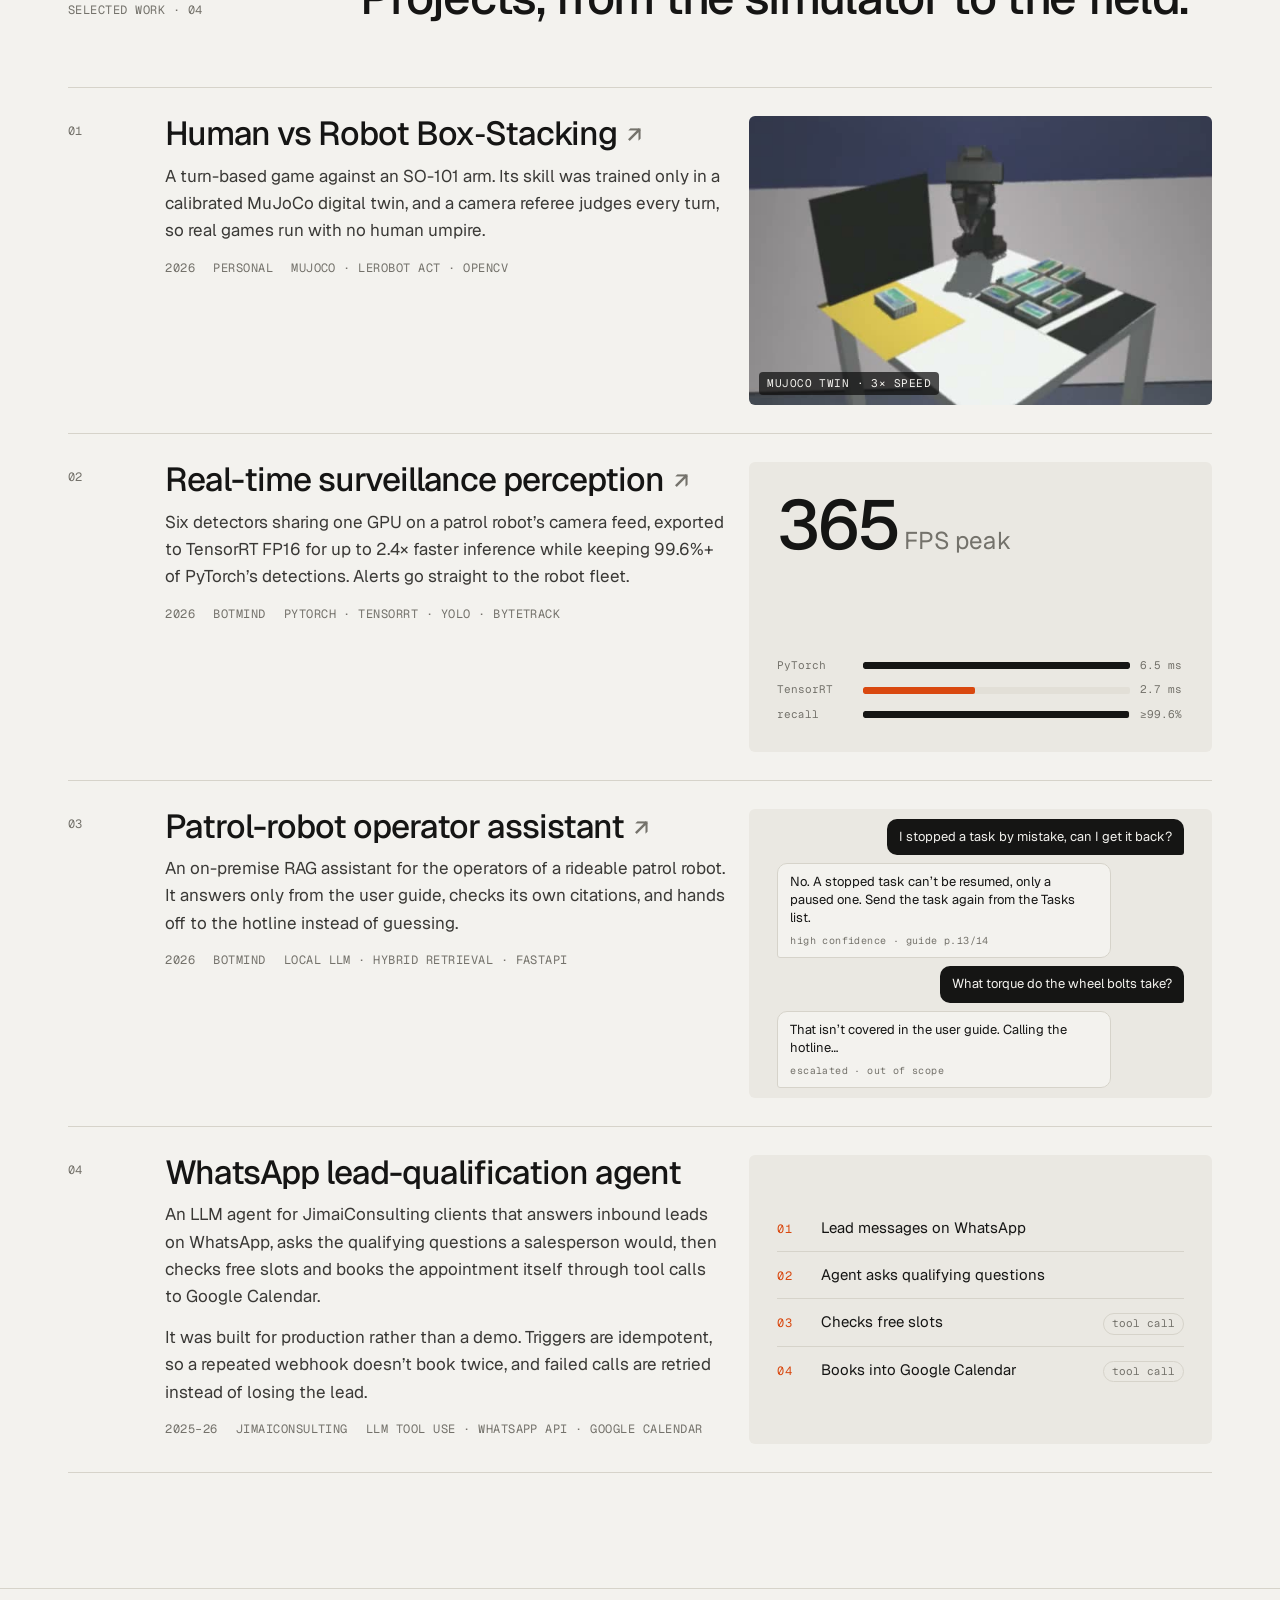
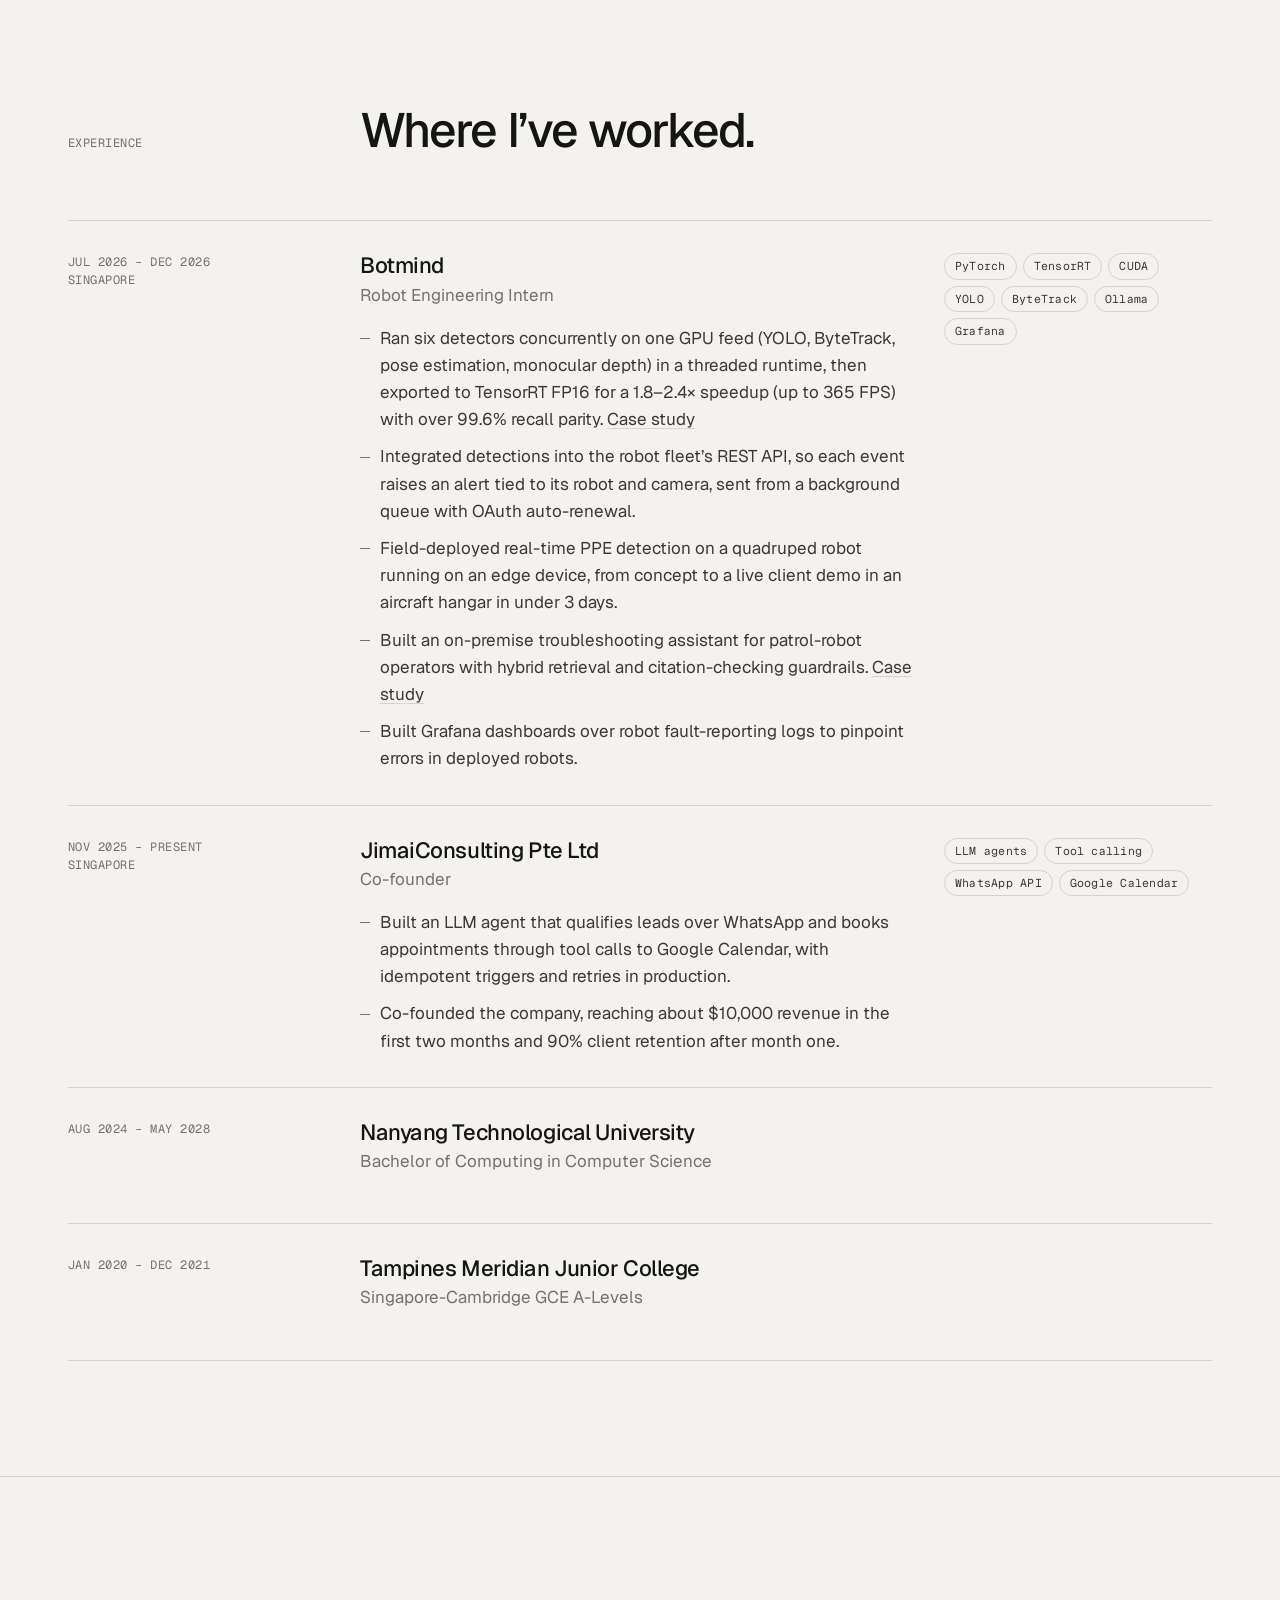
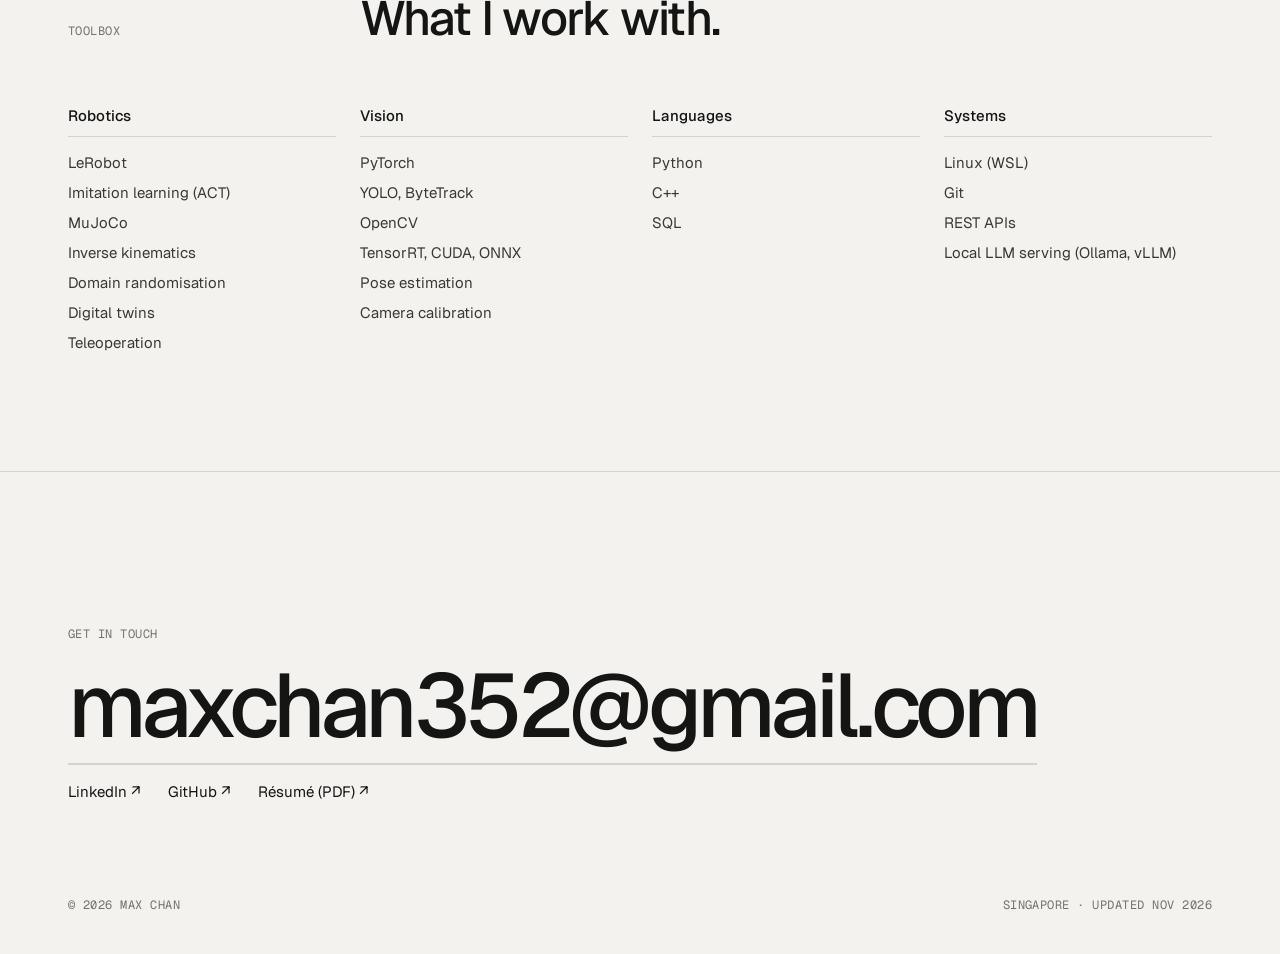
==== commit c3ba2296: "Rewrite sentences that used colons and semicolons Co-Authored-By: Claude Opus 5.5 <noreply@anthropic" ====
--- a/index.html
+++ b/index.html
@@ -4,7 +4,7 @@
   <meta charset="utf-8">
   <meta name="viewport" content="width=device-width, initial-scale=1">
   <title>Max Chan · Robotics & Perception</title>
-  <meta name="description" content="Max Chan builds robot learning and perception systems: a sim-trained SO-101 arm that plays a stacking game against people, and real-time multi-model vision for patrol robots.">
+  <meta name="description" content="Max Chan builds robot learning and perception systems, including a sim-trained SO-101 arm that plays a stacking game against people and real-time multi-model vision for patrol robots.">
   <meta property="og:title" content="Max Chan · Robotics & Perception">
   <meta property="og:description" content="Sim-to-real robot learning, real-time perception and applied LLM systems.">
   <meta property="og:image" content="assets/media/so101/sim-carry.jpg">
@@ -42,7 +42,7 @@
     <div class="wrap hero-grid">
       <h1>Max Chan</h1>
       <p class="hero-lede">
-        I build <strong>robot learning and perception systems</strong>: an arm trained entirely in
+        I build <strong>robot learning and perception systems</strong>. Recent work includes an arm trained entirely in
         simulation that plays a stacking game against people, and multi-model vision running on
         patrol robots. Computer Science at NTU, Singapore.
       </p>
@@ -60,7 +60,7 @@
       <div class="feature-frame">
         <video data-autoplay muted loop playsinline preload="metadata"
                poster="assets/media/so101/real-game-wide.jpg"
-               aria-label="Real game: a person and an SO-101 robot arm take turns stacking staple boxes">
+               aria-label="A real game in which a person and an SO-101 robot arm take turns stacking staple boxes">
           <source src="assets/media/so101/real-game-wide.mp4" type="video/mp4">
         </video>
       </div>
@@ -154,7 +154,7 @@
               <p>An LLM agent for JimaiConsulting clients that answers inbound leads on WhatsApp, asks the
                 qualifying questions a salesperson would, then checks free slots and books the appointment itself
                 through tool calls to Google Calendar.</p>
-              <p>Built for production rather than a demo: triggers are idempotent, so a repeated webhook doesn’t
+              <p>It was built for production rather than a demo. Triggers are idempotent, so a repeated webhook doesn’t
                 book twice, and failed calls are retried instead of losing the lead.</p>
               <div class="work-meta mono"><span>2025–26</span><span>JimaiConsulting</span><span>LLM tool use · WhatsApp API · Google Calendar</span></div>
             </div>
